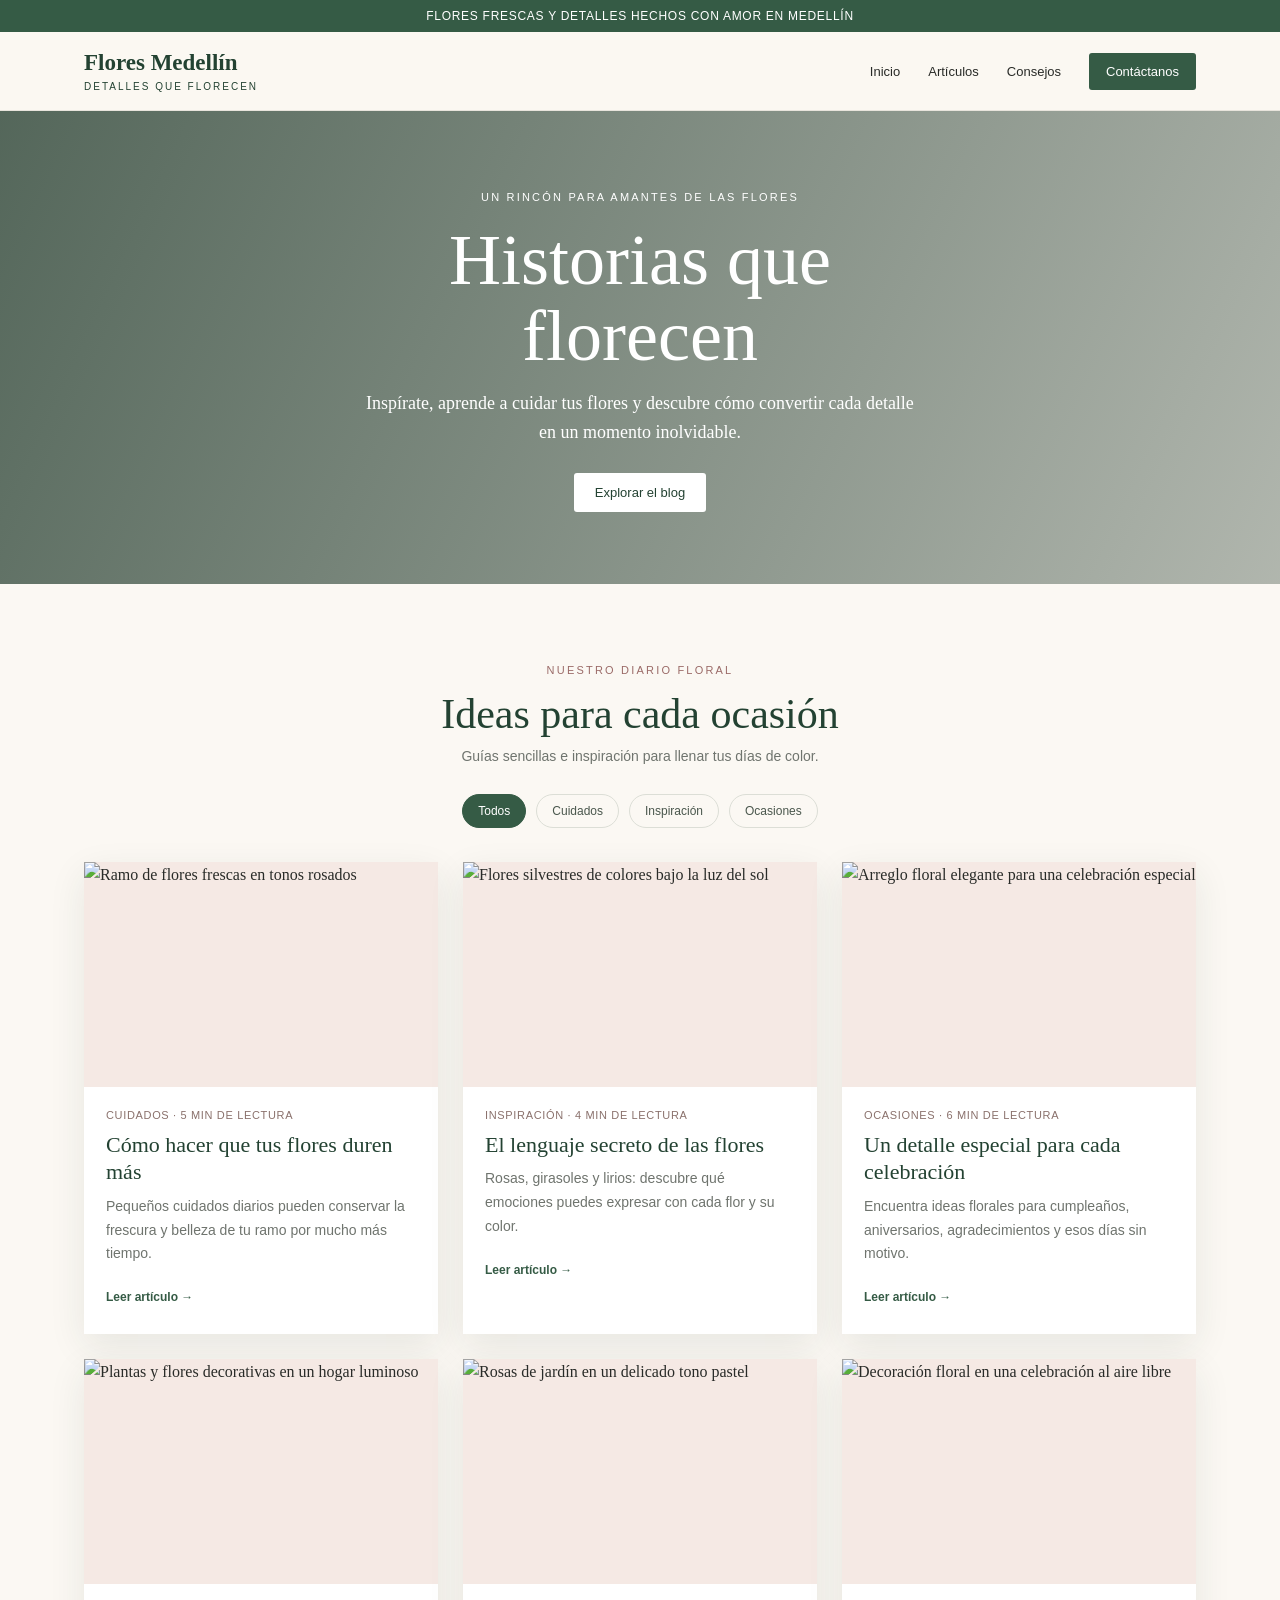
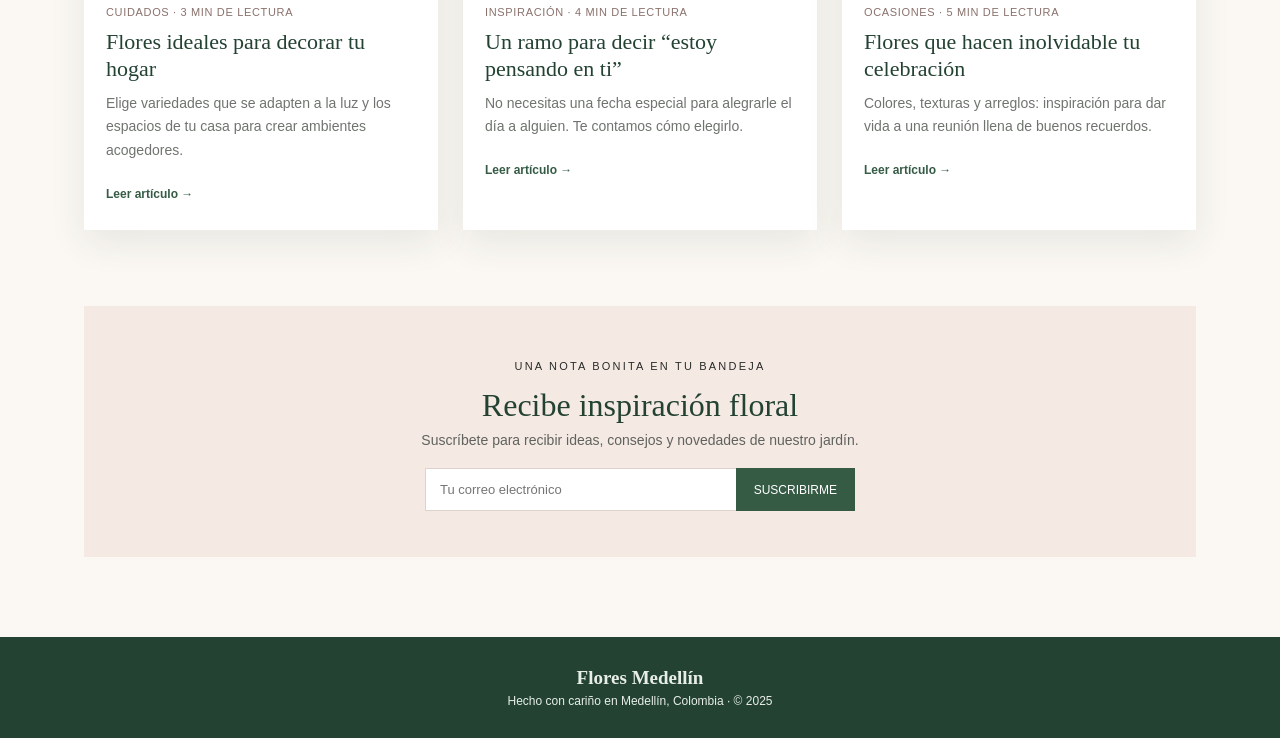
==== blog.html @ a1482401 "Se sube pagina interna blog.html" ====
<!DOCTYPE html>
<html lang="es">
<head>
	<meta charset="UTF-8">
	<meta name="viewport" content="width=device-width, initial-scale=1.0">
	<meta name="description" content="Ideas, consejos y todo lo que necesitas saber sobre flores, arreglos y regalos florales en Medellín.">
	<title>Blog | Flores Medellín</title>
	<style>
		:root {
			--green: #355b45;
			--green-dark: #234232;
			--pink: #f5e9e4;
			--cream: #fbf8f3;
			--ink: #292b28;
			--muted: #6f746e;
			--white: #fff;
			--shadow: 0 12px 35px rgba(38, 57, 43, .09);
		}
		* { box-sizing: border-box; }
		html { scroll-behavior: smooth; }
		body { margin: 0; color: var(--ink); background: var(--cream); font-family: Georgia, 'Times New Roman', serif; line-height: 1.65; }
		a { color: inherit; text-decoration: none; }
		.sans { font-family: Arial, Helvetica, sans-serif; }
		.announcement { padding: 9px 16px; text-align: center; color: var(--white); background: var(--green); font: 12px Arial, sans-serif; letter-spacing: .06em; }
		header { background: rgba(251, 248, 243, .96); border-bottom: 1px solid #e8e4dc; }
		.nav { max-width: 1160px; min-height: 78px; margin: auto; padding: 14px 24px; display: flex; align-items: center; justify-content: space-between; gap: 24px; }
		.brand { color: var(--green-dark); font-size: 23px; font-weight: bold; line-height: 1.1; }
		.brand small { display: block; margin-top: 5px; font: 10px Arial, sans-serif; letter-spacing: .2em; text-transform: uppercase; }
		.nav-links { display: flex; align-items: center; gap: 28px; font: 13px Arial, sans-serif; }
		.nav-links a:hover, .text-link:hover { color: #a45e68; }
		.nav-cta { padding: 11px 17px; color: white; background: var(--green); border-radius: 3px; }
		.hero { position: relative; overflow: hidden; min-height: 410px; display: grid; place-items: center; padding: 72px 24px; text-align: center; background: linear-gradient(115deg, rgba(28, 54, 39, .75), rgba(38, 59, 44, .35)), url('https://images.unsplash.com/photo-1490750967868-88aa4486c946?auto=format&fit=crop&w=2000&q=85') center 53% / cover; color: white; }
		.hero-content { max-width: 730px; }
		.eyebrow { font: 11px Arial, sans-serif; letter-spacing: .2em; text-transform: uppercase; }
		h1 { margin: 14px 0; font-size: clamp(42px, 7vw, 72px); font-weight: normal; line-height: 1.05; }
		.hero p { max-width: 560px; margin: 0 auto 25px; font-size: 18px; }
		.button { display: inline-block; padding: 12px 21px; color: var(--green-dark); background: white; border-radius: 3px; font: 13px Arial, sans-serif; transition: transform .2s, background .2s; }
		.button:hover { transform: translateY(-2px); background: var(--pink); }
		main { max-width: 1160px; margin: auto; padding: 72px 24px 80px; }
		.section-heading { margin-bottom: 30px; text-align: center; }
		.section-heading .eyebrow { color: #9a6a67; }
		h2 { margin: 7px 0 8px; color: var(--green-dark); font-size: clamp(30px, 4vw, 42px); font-weight: normal; line-height: 1.2; }
		.section-heading p { margin: 0; color: var(--muted); font: 14px Arial, sans-serif; }
		.filters { display: flex; justify-content: center; flex-wrap: wrap; gap: 10px; margin: 30px 0 34px; }
		.filter { padding: 9px 15px; border: 1px solid #dcded6; border-radius: 30px; color: #4a574d; background: transparent; font: 12px Arial, sans-serif; cursor: pointer; }
		.filter:hover, .filter.active { border-color: var(--green); color: white; background: var(--green); }
		.posts { display: grid; grid-template-columns: repeat(3, 1fr); gap: 25px; }
		.card { overflow: hidden; background: white; box-shadow: var(--shadow); transition: transform .2s; }
		.card:hover { transform: translateY(-4px); }
		.card[hidden] { display: none; }
		.card-image { display: block; width: 100%; height: 225px; object-fit: cover; background: var(--pink); }
		.card-body { padding: 22px 22px 24px; }
		.meta { color: #8a716c; font: 11px Arial, sans-serif; letter-spacing: .06em; text-transform: uppercase; }
		.card h3 { margin: 10px 0 9px; color: var(--green-dark); font-size: 22px; font-weight: normal; line-height: 1.25; }
		.card p { margin: 0 0 17px; color: var(--muted); font: 14px/1.7 Arial, sans-serif; }
		.text-link { color: var(--green); font: bold 12px Arial, sans-serif; }
		.newsletter { margin-top: 76px; padding: 46px 24px; text-align: center; background: var(--pink); }
		.newsletter h2 { font-size: 32px; }
		.newsletter p { margin: 0 auto 20px; color: #5f625d; font: 14px Arial, sans-serif; }
		.subscribe { display: flex; max-width: 430px; margin: auto; }
		.subscribe input { min-width: 0; flex: 1; padding: 13px 14px; border: 1px solid #ddd2cc; border-right: 0; background: white; font: 13px Arial, sans-serif; }
		.subscribe button { padding: 0 18px; border: 0; color: white; background: var(--green); font: 12px Arial, sans-serif; cursor: pointer; }
		footer { padding: 30px 24px; color: #e7eee8; background: var(--green-dark); text-align: center; font: 12px Arial, sans-serif; }
		footer strong { display: block; margin-bottom: 5px; font: bold 19px Georgia, serif; }
		@media (max-width: 800px) { .posts { grid-template-columns: repeat(2, 1fr); } .nav-links { gap: 15px; } }
		@media (max-width: 580px) { .nav { flex-wrap: wrap; min-height: auto; } .nav-links { width: 100%; justify-content: space-between; gap: 9px; font-size: 12px; } .nav-cta { padding: 8px 10px; } .hero { min-height: 360px; } main { padding: 55px 17px; } .posts { grid-template-columns: 1fr; gap: 18px; } .card-image { height: 220px; } .newsletter { margin-top: 52px; padding: 38px 18px; } }
	</style>
</head>
<body>
	<div class="announcement">FLORES FRESCAS Y DETALLES HECHOS CON AMOR EN MEDELLÍN</div>
	<header>
		<nav class="nav" aria-label="Navegación principal">
			<a class="brand" href="#inicio">Flores Medellín<small>Detalles que florecen</small></a>
			<div class="nav-links sans">
				<a href="#inicio">Inicio</a>
				<a href="#articulos">Artículos</a>
				<a href="#consejos">Consejos</a>
				<a class="nav-cta" href="mailto:hola@floresmedellin.com">Contáctanos</a>
			</div>
		</nav>
	</header>

	<section class="hero" id="inicio">
		<div class="hero-content">
			<span class="eyebrow">Un rincón para amantes de las flores</span>
			<h1>Historias que<br>florecen</h1>
			<p>Inspírate, aprende a cuidar tus flores y descubre cómo convertir cada detalle en un momento inolvidable.</p>
			<a class="button" href="#articulos">Explorar el blog</a>
		</div>
	</section>

	<main id="articulos">
		<div class="section-heading">
			<span class="eyebrow">Nuestro diario floral</span>
			<h2>Ideas para cada ocasión</h2>
			<p>Guías sencillas e inspiración para llenar tus días de color.</p>
		</div>
		<div class="filters sans" role="group" aria-label="Filtrar artículos">
			<button class="filter active" type="button" data-category="todos" aria-pressed="true">Todos</button>
			<button class="filter" type="button" data-category="cuidados" aria-pressed="false">Cuidados</button>
			<button class="filter" type="button" data-category="inspiracion" aria-pressed="false">Inspiración</button>
			<button class="filter" type="button" data-category="ocasiones" aria-pressed="false">Ocasiones</button>
		</div>

		<section class="posts" aria-label="Artículos recientes">
			<article class="card" data-category="cuidados" id="consejos">
				<img class="card-image" src="https://images.unsplash.com/photo-1494972308805-463bc619d34e?auto=format&fit=crop&w=900&q=80" alt="Ramo de flores frescas en tonos rosados" loading="lazy">
				<div class="card-body">
					<div class="meta">Cuidados · 5 min de lectura</div>
					<h3>Cómo hacer que tus flores duren más</h3>
					<p>Pequeños cuidados diarios pueden conservar la frescura y belleza de tu ramo por mucho más tiempo.</p>
					<a class="text-link" href="mailto:hola@floresmedellin.com?subject=Cuidados%20de%20flores">Leer artículo →</a>
				</div>
			</article>
			<article class="card" data-category="inspiracion">
				<img class="card-image" src="https://images.unsplash.com/photo-1490750967868-88aa4486c946?auto=format&fit=crop&w=900&q=80" alt="Flores silvestres de colores bajo la luz del sol" loading="lazy">
				<div class="card-body">
					<div class="meta">Inspiración · 4 min de lectura</div>
					<h3>El lenguaje secreto de las flores</h3>
					<p>Rosas, girasoles y lirios: descubre qué emociones puedes expresar con cada flor y su color.</p>
					<a class="text-link" href="mailto:hola@floresmedellin.com?subject=Lenguaje%20de%20las%20flores">Leer artículo →</a>
				</div>
			</article>
			<article class="card" data-category="ocasiones">
				<img class="card-image" src="https://images.unsplash.com/photo-1523438885200-e635ba2c371e?auto=format&fit=crop&w=900&q=80" alt="Arreglo floral elegante para una celebración especial" loading="lazy">
				<div class="card-body">
					<div class="meta">Ocasiones · 6 min de lectura</div>
					<h3>Un detalle especial para cada celebración</h3>
					<p>Encuentra ideas florales para cumpleaños, aniversarios, agradecimientos y esos días sin motivo.</p>
					<a class="text-link" href="mailto:hola@floresmedellin.com?subject=Flores%20para%20celebraciones">Leer artículo →</a>
				</div>
			</article>
			<article class="card" data-category="cuidados">
				<img class="card-image" src="https://images.unsplash.com/photo-1457089328109-e5d9bd499191?auto=format&fit=crop&w=900&q=80" alt="Plantas y flores decorativas en un hogar luminoso" loading="lazy">
				<div class="card-body">
					<div class="meta">Cuidados · 3 min de lectura</div>
					<h3>Flores ideales para decorar tu hogar</h3>
					<p>Elige variedades que se adapten a la luz y los espacios de tu casa para crear ambientes acogedores.</p>
					<a class="text-link" href="mailto:hola@floresmedellin.com?subject=Flores%20para%20el%20hogar">Leer artículo →</a>
				</div>
			</article>
			<article class="card" data-category="inspiracion">
				<img class="card-image" src="https://images.unsplash.com/photo-1525310072745-f49212b5ac6d?auto=format&fit=crop&w=900&q=80" alt="Rosas de jardín en un delicado tono pastel" loading="lazy">
				<div class="card-body">
					<div class="meta">Inspiración · 4 min de lectura</div>
					<h3>Un ramo para decir “estoy pensando en ti”</h3>
					<p>No necesitas una fecha especial para alegrarle el día a alguien. Te contamos cómo elegirlo.</p>
					<a class="text-link" href="mailto:hola@floresmedellin.com?subject=Un%20ramo%20especial">Leer artículo →</a>
				</div>
			</article>
			<article class="card" data-category="ocasiones">
				<img class="card-image" src="https://images.unsplash.com/photo-1519225421980-715cb0215aed?auto=format&fit=crop&w=900&q=80" alt="Decoración floral en una celebración al aire libre" loading="lazy">
				<div class="card-body">
					<div class="meta">Ocasiones · 5 min de lectura</div>
					<h3>Flores que hacen inolvidable tu celebración</h3>
					<p>Colores, texturas y arreglos: inspiración para dar vida a una reunión llena de buenos recuerdos.</p>
					<a class="text-link" href="mailto:hola@floresmedellin.com?subject=Decoraci%C3%B3n%20floral">Leer artículo →</a>
				</div>
			</article>
		</section>

		<section class="newsletter" aria-labelledby="newsletter-title">
			<span class="eyebrow">Una nota bonita en tu bandeja</span>
			<h2 id="newsletter-title">Recibe inspiración floral</h2>
			<p>Suscríbete para recibir ideas, consejos y novedades de nuestro jardín.</p>
			<form class="subscribe" action="mailto:hola@floresmedellin.com" method="post" enctype="text/plain">
				<label for="email" class="sans" style="position:absolute;left:-10000px">Tu correo electrónico</label>
				<input id="email" name="correo" type="email" placeholder="Tu correo electrónico" required>
				<button type="submit">SUSCRIBIRME</button>
			</form>
		</section>
	</main>
	<footer>
		<strong>Flores Medellín</strong>
		<span>Hecho con cariño en Medellín, Colombia · © 2025</span>
	</footer>
	<script>
		const filterButtons = document.querySelectorAll('.filter');
		const cards = document.querySelectorAll('.card');
		filterButtons.forEach((button) => {
			button.addEventListener('click', () => {
				const category = button.dataset.category;
				filterButtons.forEach((item) => {
					const selected = item === button;
					item.classList.toggle('active', selected);
					item.setAttribute('aria-pressed', String(selected));
				});
				cards.forEach((card) => {
					card.hidden = category !== 'todos' && card.dataset.category !== category;
				});
			});
		});
	</script>
</body>
</html>
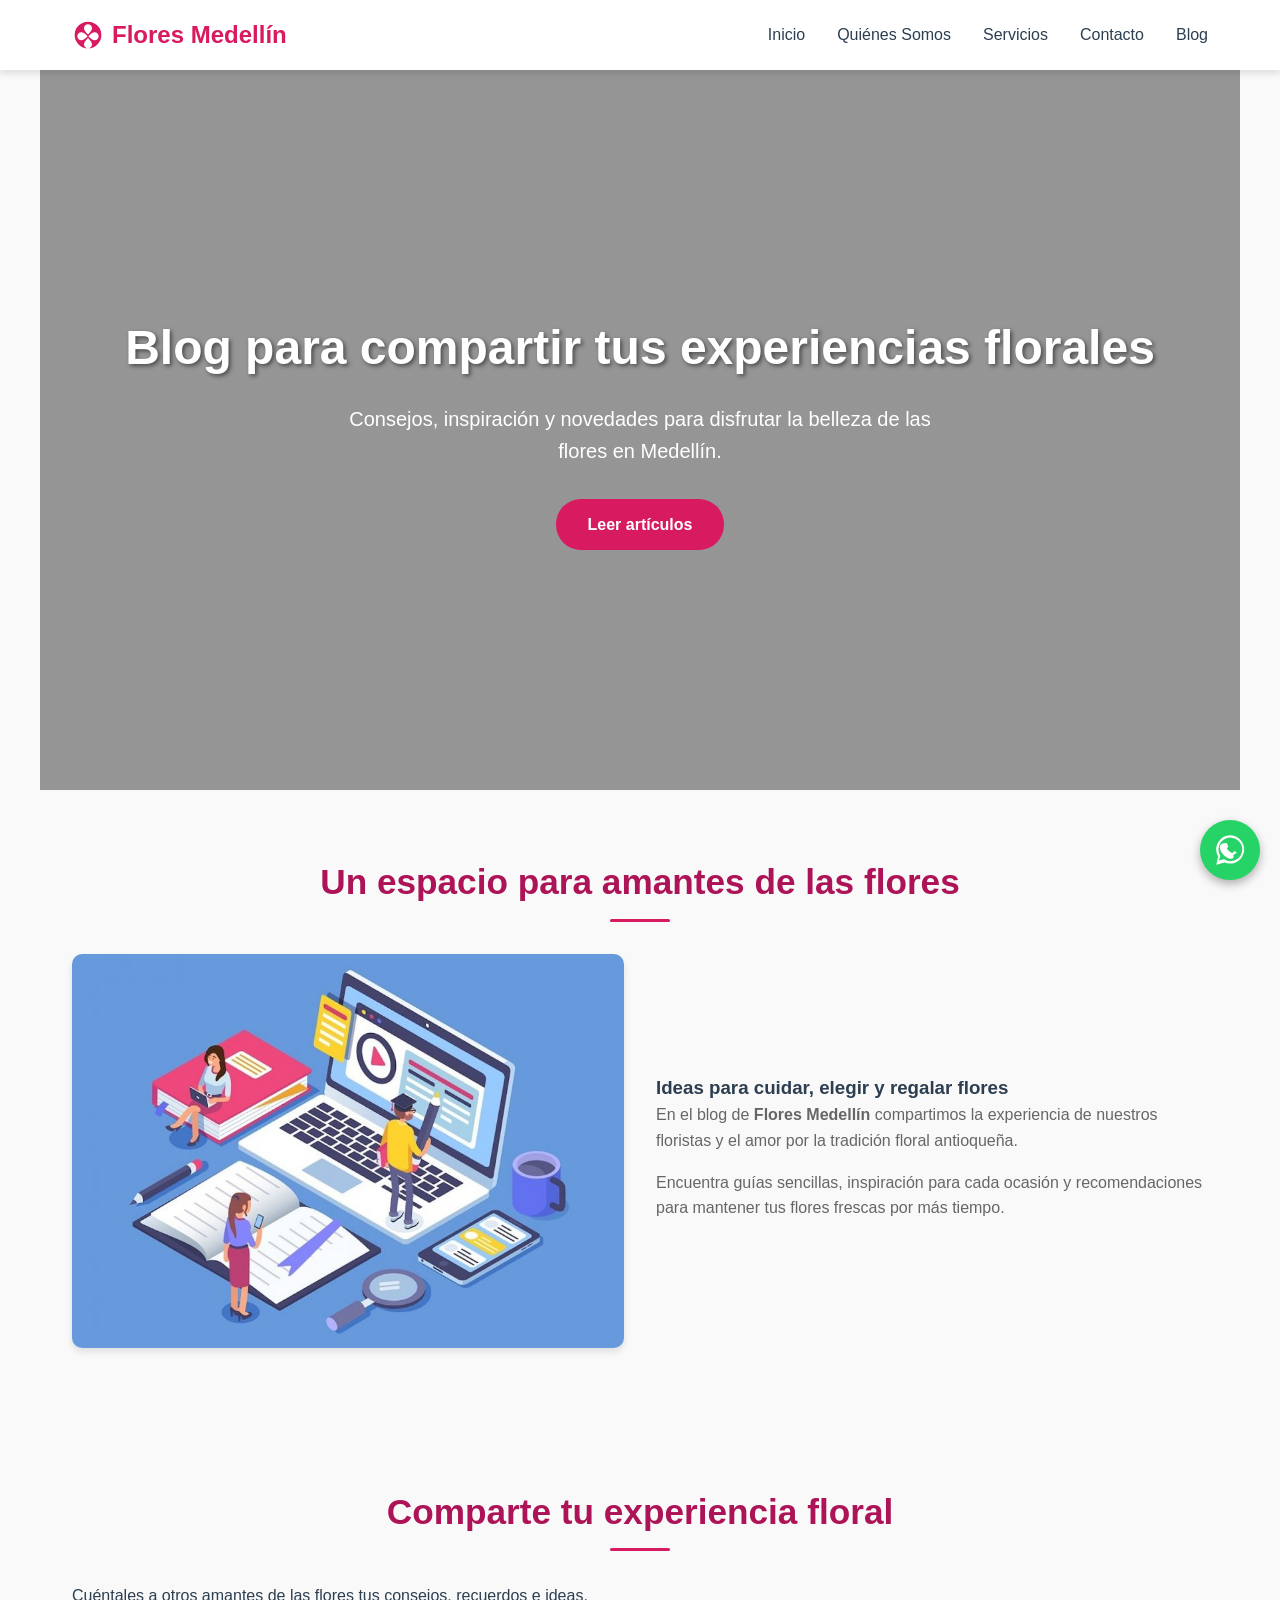
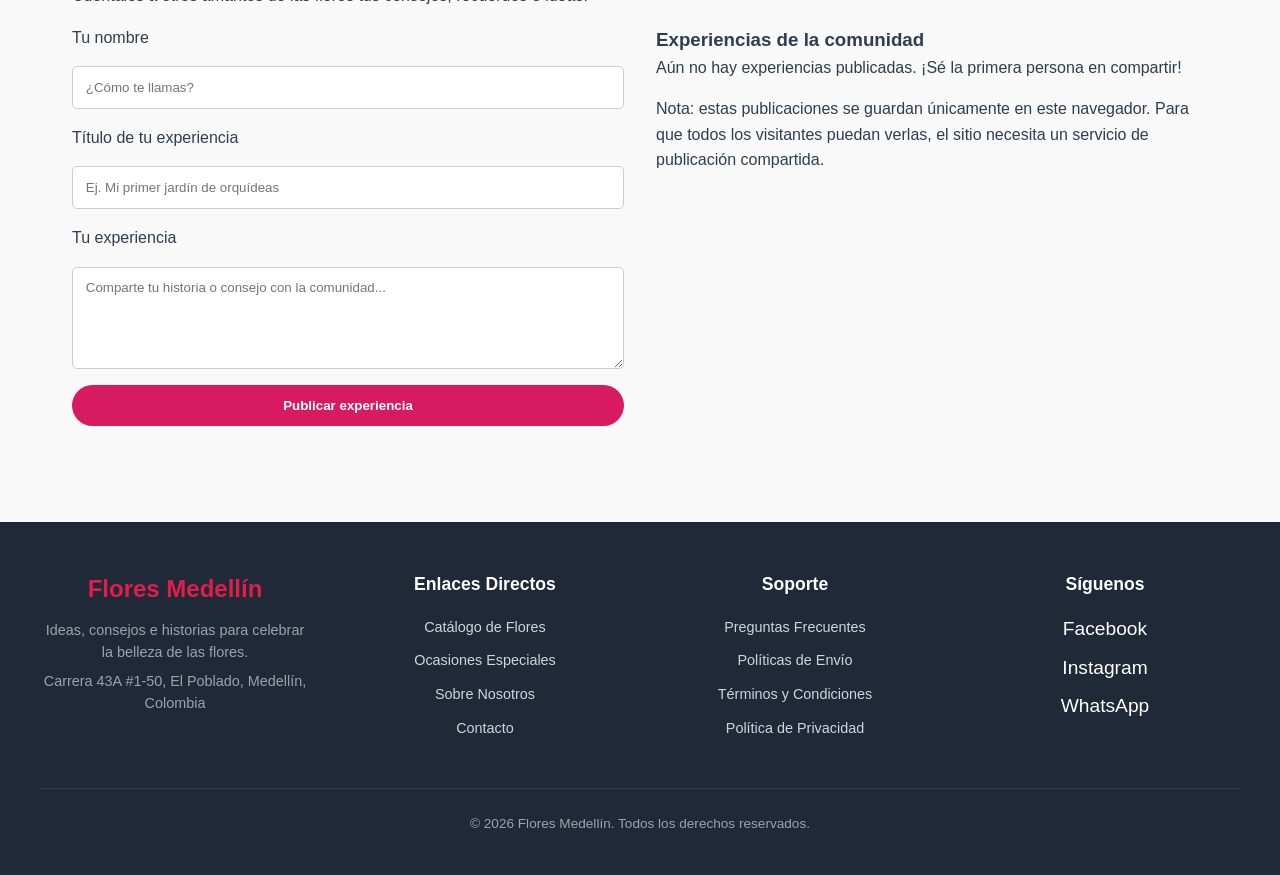
==== commit dae9d4ee: "Se actualiza página de blog, index,servicios" ====
--- a/blog.html
+++ b/blog.html
@@ -1,195 +1,212 @@
 <!DOCTYPE html>
 <html lang="es">
+
 <head>
-	<meta charset="UTF-8">
-	<meta name="viewport" content="width=device-width, initial-scale=1.0">
-	<meta name="description" content="Ideas, consejos y todo lo que necesitas saber sobre flores, arreglos y regalos florales en Medellín.">
-	<title>Blog | Flores Medellín</title>
-	<style>
-		:root {
-			--green: #355b45;
-			--green-dark: #234232;
-			--pink: #f5e9e4;
-			--cream: #fbf8f3;
-			--ink: #292b28;
-			--muted: #6f746e;
-			--white: #fff;
-			--shadow: 0 12px 35px rgba(38, 57, 43, .09);
-		}
-		* { box-sizing: border-box; }
-		html { scroll-behavior: smooth; }
-		body { margin: 0; color: var(--ink); background: var(--cream); font-family: Georgia, 'Times New Roman', serif; line-height: 1.65; }
-		a { color: inherit; text-decoration: none; }
-		.sans { font-family: Arial, Helvetica, sans-serif; }
-		.announcement { padding: 9px 16px; text-align: center; color: var(--white); background: var(--green); font: 12px Arial, sans-serif; letter-spacing: .06em; }
-		header { background: rgba(251, 248, 243, .96); border-bottom: 1px solid #e8e4dc; }
-		.nav { max-width: 1160px; min-height: 78px; margin: auto; padding: 14px 24px; display: flex; align-items: center; justify-content: space-between; gap: 24px; }
-		.brand { color: var(--green-dark); font-size: 23px; font-weight: bold; line-height: 1.1; }
-		.brand small { display: block; margin-top: 5px; font: 10px Arial, sans-serif; letter-spacing: .2em; text-transform: uppercase; }
-		.nav-links { display: flex; align-items: center; gap: 28px; font: 13px Arial, sans-serif; }
-		.nav-links a:hover, .text-link:hover { color: #a45e68; }
-		.nav-cta { padding: 11px 17px; color: white; background: var(--green); border-radius: 3px; }
-		.hero { position: relative; overflow: hidden; min-height: 410px; display: grid; place-items: center; padding: 72px 24px; text-align: center; background: linear-gradient(115deg, rgba(28, 54, 39, .75), rgba(38, 59, 44, .35)), url('https://images.unsplash.com/photo-1490750967868-88aa4486c946?auto=format&fit=crop&w=2000&q=85') center 53% / cover; color: white; }
-		.hero-content { max-width: 730px; }
-		.eyebrow { font: 11px Arial, sans-serif; letter-spacing: .2em; text-transform: uppercase; }
-		h1 { margin: 14px 0; font-size: clamp(42px, 7vw, 72px); font-weight: normal; line-height: 1.05; }
-		.hero p { max-width: 560px; margin: 0 auto 25px; font-size: 18px; }
-		.button { display: inline-block; padding: 12px 21px; color: var(--green-dark); background: white; border-radius: 3px; font: 13px Arial, sans-serif; transition: transform .2s, background .2s; }
-		.button:hover { transform: translateY(-2px); background: var(--pink); }
-		main { max-width: 1160px; margin: auto; padding: 72px 24px 80px; }
-		.section-heading { margin-bottom: 30px; text-align: center; }
-		.section-heading .eyebrow { color: #9a6a67; }
-		h2 { margin: 7px 0 8px; color: var(--green-dark); font-size: clamp(30px, 4vw, 42px); font-weight: normal; line-height: 1.2; }
-		.section-heading p { margin: 0; color: var(--muted); font: 14px Arial, sans-serif; }
-		.filters { display: flex; justify-content: center; flex-wrap: wrap; gap: 10px; margin: 30px 0 34px; }
-		.filter { padding: 9px 15px; border: 1px solid #dcded6; border-radius: 30px; color: #4a574d; background: transparent; font: 12px Arial, sans-serif; cursor: pointer; }
-		.filter:hover, .filter.active { border-color: var(--green); color: white; background: var(--green); }
-		.posts { display: grid; grid-template-columns: repeat(3, 1fr); gap: 25px; }
-		.card { overflow: hidden; background: white; box-shadow: var(--shadow); transition: transform .2s; }
-		.card:hover { transform: translateY(-4px); }
-		.card[hidden] { display: none; }
-		.card-image { display: block; width: 100%; height: 225px; object-fit: cover; background: var(--pink); }
-		.card-body { padding: 22px 22px 24px; }
-		.meta { color: #8a716c; font: 11px Arial, sans-serif; letter-spacing: .06em; text-transform: uppercase; }
-		.card h3 { margin: 10px 0 9px; color: var(--green-dark); font-size: 22px; font-weight: normal; line-height: 1.25; }
-		.card p { margin: 0 0 17px; color: var(--muted); font: 14px/1.7 Arial, sans-serif; }
-		.text-link { color: var(--green); font: bold 12px Arial, sans-serif; }
-		.newsletter { margin-top: 76px; padding: 46px 24px; text-align: center; background: var(--pink); }
-		.newsletter h2 { font-size: 32px; }
-		.newsletter p { margin: 0 auto 20px; color: #5f625d; font: 14px Arial, sans-serif; }
-		.subscribe { display: flex; max-width: 430px; margin: auto; }
-		.subscribe input { min-width: 0; flex: 1; padding: 13px 14px; border: 1px solid #ddd2cc; border-right: 0; background: white; font: 13px Arial, sans-serif; }
-		.subscribe button { padding: 0 18px; border: 0; color: white; background: var(--green); font: 12px Arial, sans-serif; cursor: pointer; }
-		footer { padding: 30px 24px; color: #e7eee8; background: var(--green-dark); text-align: center; font: 12px Arial, sans-serif; }
-		footer strong { display: block; margin-bottom: 5px; font: bold 19px Georgia, serif; }
-		@media (max-width: 800px) { .posts { grid-template-columns: repeat(2, 1fr); } .nav-links { gap: 15px; } }
-		@media (max-width: 580px) { .nav { flex-wrap: wrap; min-height: auto; } .nav-links { width: 100%; justify-content: space-between; gap: 9px; font-size: 12px; } .nav-cta { padding: 8px 10px; } .hero { min-height: 360px; } main { padding: 55px 17px; } .posts { grid-template-columns: 1fr; gap: 18px; } .card-image { height: 220px; } .newsletter { margin-top: 52px; padding: 38px 18px; } }
-	</style>
+    <meta charset="UTF-8">
+    <meta name="viewport" content="width=device-width, initial-scale=1.0">
+    <title>Blog Floral | Flores Medellín</title>
+    <meta name="description" content="Consejos, inspiración e historias sobre flores y diseño floral en Medellín.">
+    <link rel="stylesheet" href="/style.css">
 </head>
+
 <body>
-	<div class="announcement">FLORES FRESCAS Y DETALLES HECHOS CON AMOR EN MEDELLÍN</div>
-	<header>
-		<nav class="nav" aria-label="Navegación principal">
-			<a class="brand" href="#inicio">Flores Medellín<small>Detalles que florecen</small></a>
-			<div class="nav-links sans">
-				<a href="#inicio">Inicio</a>
-				<a href="#articulos">Artículos</a>
-				<a href="#consejos">Consejos</a>
-				<a class="nav-cta" href="mailto:hola@floresmedellin.com">Contáctanos</a>
-			</div>
-		</nav>
-	</header>
-
-	<section class="hero" id="inicio">
-		<div class="hero-content">
-			<span class="eyebrow">Un rincón para amantes de las flores</span>
-			<h1>Historias que<br>florecen</h1>
-			<p>Inspírate, aprende a cuidar tus flores y descubre cómo convertir cada detalle en un momento inolvidable.</p>
-			<a class="button" href="#articulos">Explorar el blog</a>
-		</div>
-	</section>
-
-	<main id="articulos">
-		<div class="section-heading">
-			<span class="eyebrow">Nuestro diario floral</span>
-			<h2>Ideas para cada ocasión</h2>
-			<p>Guías sencillas e inspiración para llenar tus días de color.</p>
-		</div>
-		<div class="filters sans" role="group" aria-label="Filtrar artículos">
-			<button class="filter active" type="button" data-category="todos" aria-pressed="true">Todos</button>
-			<button class="filter" type="button" data-category="cuidados" aria-pressed="false">Cuidados</button>
-			<button class="filter" type="button" data-category="inspiracion" aria-pressed="false">Inspiración</button>
-			<button class="filter" type="button" data-category="ocasiones" aria-pressed="false">Ocasiones</button>
-		</div>
-
-		<section class="posts" aria-label="Artículos recientes">
-			<article class="card" data-category="cuidados" id="consejos">
-				<img class="card-image" src="https://images.unsplash.com/photo-1494972308805-463bc619d34e?auto=format&fit=crop&w=900&q=80" alt="Ramo de flores frescas en tonos rosados" loading="lazy">
-				<div class="card-body">
-					<div class="meta">Cuidados · 5 min de lectura</div>
-					<h3>Cómo hacer que tus flores duren más</h3>
-					<p>Pequeños cuidados diarios pueden conservar la frescura y belleza de tu ramo por mucho más tiempo.</p>
-					<a class="text-link" href="mailto:hola@floresmedellin.com?subject=Cuidados%20de%20flores">Leer artículo →</a>
-				</div>
-			</article>
-			<article class="card" data-category="inspiracion">
-				<img class="card-image" src="https://images.unsplash.com/photo-1490750967868-88aa4486c946?auto=format&fit=crop&w=900&q=80" alt="Flores silvestres de colores bajo la luz del sol" loading="lazy">
-				<div class="card-body">
-					<div class="meta">Inspiración · 4 min de lectura</div>
-					<h3>El lenguaje secreto de las flores</h3>
-					<p>Rosas, girasoles y lirios: descubre qué emociones puedes expresar con cada flor y su color.</p>
-					<a class="text-link" href="mailto:hola@floresmedellin.com?subject=Lenguaje%20de%20las%20flores">Leer artículo →</a>
-				</div>
-			</article>
-			<article class="card" data-category="ocasiones">
-				<img class="card-image" src="https://images.unsplash.com/photo-1523438885200-e635ba2c371e?auto=format&fit=crop&w=900&q=80" alt="Arreglo floral elegante para una celebración especial" loading="lazy">
-				<div class="card-body">
-					<div class="meta">Ocasiones · 6 min de lectura</div>
-					<h3>Un detalle especial para cada celebración</h3>
-					<p>Encuentra ideas florales para cumpleaños, aniversarios, agradecimientos y esos días sin motivo.</p>
-					<a class="text-link" href="mailto:hola@floresmedellin.com?subject=Flores%20para%20celebraciones">Leer artículo →</a>
-				</div>
-			</article>
-			<article class="card" data-category="cuidados">
-				<img class="card-image" src="https://images.unsplash.com/photo-1457089328109-e5d9bd499191?auto=format&fit=crop&w=900&q=80" alt="Plantas y flores decorativas en un hogar luminoso" loading="lazy">
-				<div class="card-body">
-					<div class="meta">Cuidados · 3 min de lectura</div>
-					<h3>Flores ideales para decorar tu hogar</h3>
-					<p>Elige variedades que se adapten a la luz y los espacios de tu casa para crear ambientes acogedores.</p>
-					<a class="text-link" href="mailto:hola@floresmedellin.com?subject=Flores%20para%20el%20hogar">Leer artículo →</a>
-				</div>
-			</article>
-			<article class="card" data-category="inspiracion">
-				<img class="card-image" src="https://images.unsplash.com/photo-1525310072745-f49212b5ac6d?auto=format&fit=crop&w=900&q=80" alt="Rosas de jardín en un delicado tono pastel" loading="lazy">
-				<div class="card-body">
-					<div class="meta">Inspiración · 4 min de lectura</div>
-					<h3>Un ramo para decir “estoy pensando en ti”</h3>
-					<p>No necesitas una fecha especial para alegrarle el día a alguien. Te contamos cómo elegirlo.</p>
-					<a class="text-link" href="mailto:hola@floresmedellin.com?subject=Un%20ramo%20especial">Leer artículo →</a>
-				</div>
-			</article>
-			<article class="card" data-category="ocasiones">
-				<img class="card-image" src="https://images.unsplash.com/photo-1519225421980-715cb0215aed?auto=format&fit=crop&w=900&q=80" alt="Decoración floral en una celebración al aire libre" loading="lazy">
-				<div class="card-body">
-					<div class="meta">Ocasiones · 5 min de lectura</div>
-					<h3>Flores que hacen inolvidable tu celebración</h3>
-					<p>Colores, texturas y arreglos: inspiración para dar vida a una reunión llena de buenos recuerdos.</p>
-					<a class="text-link" href="mailto:hola@floresmedellin.com?subject=Decoraci%C3%B3n%20floral">Leer artículo →</a>
-				</div>
-			</article>
-		</section>
-
-		<section class="newsletter" aria-labelledby="newsletter-title">
-			<span class="eyebrow">Una nota bonita en tu bandeja</span>
-			<h2 id="newsletter-title">Recibe inspiración floral</h2>
-			<p>Suscríbete para recibir ideas, consejos y novedades de nuestro jardín.</p>
-			<form class="subscribe" action="mailto:hola@floresmedellin.com" method="post" enctype="text/plain">
-				<label for="email" class="sans" style="position:absolute;left:-10000px">Tu correo electrónico</label>
-				<input id="email" name="correo" type="email" placeholder="Tu correo electrónico" required>
-				<button type="submit">SUSCRIBIRME</button>
-			</form>
-		</section>
-	</main>
-	<footer>
-		<strong>Flores Medellín</strong>
-		<span>Hecho con cariño en Medellín, Colombia · © 2025</span>
-	</footer>
-	<script>
-		const filterButtons = document.querySelectorAll('.filter');
-		const cards = document.querySelectorAll('.card');
-		filterButtons.forEach((button) => {
-			button.addEventListener('click', () => {
-				const category = button.dataset.category;
-				filterButtons.forEach((item) => {
-					const selected = item === button;
-					item.classList.toggle('active', selected);
-					item.setAttribute('aria-pressed', String(selected));
-				});
-				cards.forEach((card) => {
-					card.hidden = category !== 'todos' && card.dataset.category !== category;
-				});
-			});
-		});
-	</script>
+    <header>
+        <nav class="navbar">
+            <a href="#inicio" class="logo">
+                <svg viewBox="0 0 24 24">
+                    <path
+                        d="M12,2A10,10 0 0,0 2,12A10,10 0 0,0 12,22A10,10 0 0,0 22,12A10,10 0 0,0 12,2M12,4C13.5,4 15,5.2 15,7C15,8.5 13.8,9.8 12.5,11.2L12,11.7L11.5,11.2C10.2,9.8 9,8.5 9,7C9,5.2 10.5,4 12,4M7,10C8.5,10 9.8,11.2 11.2,12.5L11.7,13L11.2,13.5C9.8,14.8 8.5,16 7,16C5.2,16 4,14.5 4,13C4,11.5 5.2,10 7,10M17,10C18.8,10 20,11.5 20,13C20,14.5 18.8,16 17,16C15.5,16 14.2,14.8 12.8,13.5L12.3,13L12.8,12.5C14.2,11.2 15.5,10 17,10M12,14.3L12.5,14.8C13.8,16.2 15,17.5 15,19C15,20.8 13.5,22 12,22C10.5,22 9,20.8 9,19C9,17.5 10.2,16.2 11.5,14.8L12,14.3Z" />
+                </svg>
+                Flores Medellín
+            </a>
+            <ul class="nav-links">
+                <li><a href="index.html">Inicio</a></li>
+                <li><a href="quienessomos.html">Quiénes Somos</a></li>
+                <li><a href="servicios.html">Servicios</a></li>
+                <li><a href="contacto.html">Contacto</a></li>
+                    <li><a href="blog.html" aria-current="page">Blog</a></li>
+            </ul>
+        </nav>
+    </header>
+    
+    <section id="inicio">
+        <h1>Blog para compartir tus experiencias florales</h1>
+        <p>Consejos, inspiración y novedades para disfrutar la belleza de las flores en Medellín.</p>
+        <a href="#blog" class="btn">Leer artículos</a>
+    </section>
+    <section id="quienes-somos">
+        <h2 class="section-title">Un espacio para amantes de las flores</h2>
+        <div class="about-container">
+            <div class="about-img">
+                <img src="/images/buenas_practicas1.jpg" alt="Floristería en Medellín">
+            </div>
+            <div class="about-text">
+                <h3>Ideas para cuidar, elegir y regalar flores</h3>
+                <p>En el blog de <strong>Flores Medellín</strong> compartimos la experiencia de nuestros floristas y el
+                    amor por la tradición floral antioqueña.</p>
+                <p>Encuentra guías sencillas, inspiración para cada ocasión y recomendaciones para mantener tus flores
+                    frescas por más tiempo.</p>
+            </div>
+        </div>
+    </section>
+    <!-- Sección de experiencias -->
+    <section id="contacto">
+        <h2 class="section-title">Comparte tu experiencia floral</h2>
+        <p>Cuéntales a otros amantes de las flores tus consejos, recuerdos e ideas.</p>
+        <div class="contact-container">
+            <form class="contact-form" id="experienceForm">
+                <label for="experienceName">Tu nombre</label>
+                <input id="experienceName" name="name" type="text" placeholder="¿Cómo te llamas?" maxlength="60" required>
+                <label for="experienceTitle">Título de tu experiencia</label>
+                <input id="experienceTitle" name="title" type="text" placeholder="Ej. Mi primer jardín de orquídeas" maxlength="100" required>
+                <label for="experienceStory">Tu experiencia</label>
+                <textarea id="experienceStory" name="story" rows="5" maxlength="1000" placeholder="Comparte tu historia o consejo con la comunidad..." required></textarea>
+                <button type="submit" class="btn">Publicar experiencia</button>
+                <p id="experienceStatus" role="status" aria-live="polite"></p>
+            </form>
+            <div>
+                <h3>Experiencias de la comunidad</h3>
+                <div id="experienceList" class="product-grid" aria-live="polite"></div>
+                <p>Nota: estas publicaciones se guardan únicamente en este navegador. Para que todos los visitantes puedan verlas, el sitio necesita un servicio de publicación compartida.</p>
+            </div>
+        </div>
+    </section>
+    <script>
+        (() => {
+            const storageKey = 'floresMedellinExperiences';
+            const form = document.getElementById('experienceForm');
+            const list = document.getElementById('experienceList');
+            const status = document.getElementById('experienceStatus');
+
+            const getExperiences = () => {
+                try {
+                    const saved = JSON.parse(localStorage.getItem(storageKey) || '[]');
+                    return Array.isArray(saved) ? saved : [];
+                } catch {
+                    return [];
+                }
+            };
+
+            const renderExperiences = () => {
+                const experiences = getExperiences();
+                list.replaceChildren();
+                if (experiences.length === 0) {
+                    const emptyMessage = document.createElement('p');
+                    emptyMessage.textContent = 'Aún no hay experiencias publicadas. ¡Sé la primera persona en compartir!';
+                    list.appendChild(emptyMessage);
+                    return;
+                }
+
+                experiences.forEach((experience) => {
+                    const card = document.createElement('article');
+                    card.className = 'card';
+                    const body = document.createElement('div');
+                    body.className = 'card-body';
+                    const title = document.createElement('h4');
+                    title.textContent = experience.title;
+                    const story = document.createElement('p');
+                    story.textContent = experience.story;
+                    const author = document.createElement('p');
+                    author.className = 'card-price';
+                    author.textContent = `Compartido por ${experience.name}`;
+                    body.append(title, story, author);
+                    card.appendChild(body);
+                    list.appendChild(card);
+                });
+            };
+
+            form.addEventListener('submit', (event) => {
+                event.preventDefault();
+                const data = new FormData(form);
+                const experience = {
+                    name: data.get('name').trim(),
+                    title: data.get('title').trim(),
+                    story: data.get('story').trim()
+                };
+
+                if (!experience.name || !experience.title || !experience.story) return;
+                const experiences = getExperiences();
+                experiences.unshift(experience);
+                try {
+                    localStorage.setItem(storageKey, JSON.stringify(experiences));
+                    form.reset();
+                    status.textContent = '¡Tu experiencia se publicó en este navegador!';
+                    renderExperiences();
+                } catch {
+                    status.textContent = 'No se pudo guardar la publicación en este navegador.';
+                }
+            });
+
+            renderExperiences();
+        })();
+    </script>
+    <!-- Boton Flotante de Whatsapp -->
+    <div class="whatsapp-container">
+        <div class="whatsapp-tooltip" id="waTooltip">
+            ¡Hola! 👋 ¿Necesitas ayuda con tu pedido?
+            <span class="tooltip-close" onclick="closeTooltip(event)">&times;</span>
+        </div>
+        <a href="#" id="waBtn" class="whatsapp-btn" target="_blank" aria-label="Chat en WhatsApp">
+            <svg viewBox="0 0 32 32" class="whatsapp-icon">
+                <path
+                    d="M16 2a13 13 0 0 0-11.27 19.52L3 29l7.7-1.93A13 13 0 1 0 16 2zm0 23.83a10.8 10.8 0 0 1-5.52-1.51l-.4-.24-4.58 1.15 1.22-4.47-.26-.41A10.82 10.82 0 1 1 16 25.83zm5.93-8.11c-.32-.16-1.92-.95-2.22-1.06s-.51-.16-.73.16-.84 1.06-1.03 1.28-.38.24-.7.08a8.84 8.84 0 0 1-2.61-1.61 9.77 9.77 0 0 1-1.81-2.25c-.19-.32 0-.49.15-.65s.32-.38.48-.57a2.22 2.22 0 0 0 .32-.53.59.59 0 0 0 0-.56c-.08-.16-.73-1.76-1-2.41s-.54-.54-.74-.55h-.63a1.21 1.21 0 0 0-.88.41A3.68 3.68 0 0 0 6.5 14.5a6.41 6.41 0 0 0 1.34 3.4 14.7 14.7 0 0 0 5.62 4.96c2.32 1 2.79.8 3.3.75a2.81 2.81 0 0 0 1.86-1.31 2.29 2.29 0 0 0 .16-1.31c-.07-.11-.23-.19-.55-.35z" />
+            </svg>
+        </a>
+    </div>
+    <div></div>
+    <footer class="site-footer">
+        <div class="footer-container">
+            <!-- Columna 1: Marca y Sobre Nosotros -->
+            <div class="footer-brand">
+                <h3 class="footer-logo">Flores Medellín</h3>
+                <p class="footer-tagline">Ideas, consejos e historias para celebrar la belleza de las flores.</p>
+                <p class="footer-address">
+                    <i class="icon-location"></i> Carrera 43A #1-50, El Poblado, Medellín, Colombia
+                </p>
+            </div>
+
+            <!-- Columna 2: Enlaces Rápidos -->
+            <div class="footer-nav">
+                <h4 class="footer-title">Enlaces Directos</h4>
+                <ul>
+                    <li><a href="/catálogo">Catálogo de Flores</a></li>
+                    <li><a href="/ocasiones">Ocasiones Especiales</a></li>
+                    <li><a href="/nosotros">Sobre Nosotros</a></li>
+                    <li><a href="/contacto">Contacto</a></li>
+                </ul>
+            </div>
+
+            <!-- Columna 3: Atención al Cliente -->
+            <div class="footer-nav">
+                <h4 class="footer-title">Soporte</h4>
+                <ul>
+                    <li><a href="/preguntas-frecuentes">Preguntas Frecuentes</a></li>
+                    <li><a href="/envios">Políticas de Envío</a></li>
+                    <li><a href="/terminos">Términos y Condiciones</a></li>
+                    <li><a href="/privacidad">Política de Privacidad</a></li>
+                </ul>
+            </div>
+
+            <!-- Columna 4: Redes Sociales -->
+            <div class="footer-social-col">
+                <h4 class="footer-title">Síguenos</h4>
+                <div class="social-links">
+                    <a href="https://facebook.com" target="_blank" rel="noopener noreferrer" aria-label="Facebook"
+                        class="social-icon">Facebook</a>
+                    <a href="https://instagram.com" target="_blank" rel="noopener noreferrer" aria-label="Instagram"
+                        class="social-icon">Instagram</a>
+                    <a href="https://wa.me/" target="_blank" rel="noopener noreferrer" aria-label="WhatsApp"
+                        class="social-icon">WhatsApp</a>
+                </div>
+            </div>
+        </div>
+
+        <!-- Línea Inferior: Derechos de Autor -->
+        <div class="footer-bottom">
+            <p>&copy; 2026 Flores Medellín. Todos los derechos reservados.</p>
+        </div>
+    </footer>
+    <script src="/script.js"></script>
 </body>
-</html>
+
+</html>
--- a/style.css
+++ b/style.css
@@ -0,0 +1,453 @@
+
+        /* --- VARIABLES & RESET --- */
+        :root {
+            --primary: #d81b60;
+            --primary-dark: #ad1457;
+            --accent: #e8f5e9;
+            --text-dark: #2c3e50;
+            --text-light: #666;
+            --bg-light: #f9f9f9;
+            --white: #ffffff;
+            --shadow: 0 4px 6px rgba(0, 0, 0, 0.1);
+            --transition: all 0.3s ease;
+        }
+        * {
+            margin: 0;
+            padding: 0;
+            box-sizing: border-box;
+            font-family: 'Segoe UI', Tahoma, Geneva, Verdana, sans-serif;
+        }
+        html {
+            scroll-behavior: smooth;
+        }
+        body {
+            color: var(--text-dark);
+            background-color: var(--bg-light);
+            line-height: 1.6;
+            font-size: 16px;
+            font-family: 'Segoe UI', Tahoma, Geneva, Verdana, sans-serif;
+        }
+        /* --- HEADER & NAVBAR --- */
+        header {
+            background-color: var(--white);
+            box-shadow: var(--shadow);
+            position: sticky;
+            top: 0;
+            z-index: 1000;
+        }
+        .navbar {
+            display: flex;
+            justify-content: space-between;
+            align-items: center;
+            max-width: 1200px;
+            margin: 0 auto;
+            padding: 1rem 2rem;
+        }
+        p
+    {
+                margin-bottom: 1rem;
+            }
+        .logo {
+            display: flex;
+            align-items: center;
+            gap: 0.5rem;
+            text-decoration: none;
+            font-size: 1.5rem;
+            font-weight: bold;
+            color: var(--primary);
+        }
+        .logo svg {
+            width: 32px;
+            height: 32px;
+            fill: var(--primary);
+        }
+        .nav-links {
+            display: flex;
+            list-style: none;
+            gap: 2rem;
+        }
+        .nav-links a {
+            text-decoration: none;
+            color: var(--text-dark);
+            font-weight: 500;
+            transition: var(--transition);
+        }
+        .nav-links a:hover {
+            color: var(--primary);
+        }
+        /* --- HERO SECTION (INICIO) --- */
+        #inicio {
+            background: linear-gradient(rgba(0, 0, 0, 0.4), rgba(0, 0, 0, 0.4)), 
+                        url('https://images.unsplash.com/photo-1508610048659-a06b669e3321?auto=format&fit=crop&w=1350&q=80') center/cover no-repeat;
+            height: 80vh;
+            display: flex;
+            flex-direction: column;
+            justify-content: center;
+            align-items: center;
+            text-align: center;
+            color: var(--white);
+            padding: 0 1rem;
+        }
+        #inicio h1 {
+            font-size: 3rem;
+            margin-bottom: 1rem;
+            text-shadow: 2px 2px 4px rgba(0,0,0,0.5);
+        }
+        #inicio p {
+            font-size: 1.25rem;
+            margin-bottom: 2rem;
+            max-width: 600px;
+        }
+        .btn {
+            background-color: var(--primary);
+            color: var(--white);
+            padding: 0.8rem 2rem;
+            border: none;
+            border-radius: 25px;
+            text-decoration: none;
+            font-weight: bold;
+            transition: var(--transition);
+        }
+        .btn:hover {
+            background-color: var(--primary-dark);
+            transform: translateY(-2px);
+        }
+        /* --- SECCIONES GENERALES --- */
+        section {
+            padding: 4rem 2rem;
+            max-width: 1200px;
+            margin: 0 auto;
+        }
+        .section-title {
+            text-align: center;
+            font-size: 2.2rem;
+            color: var(--primary-dark);
+            margin-bottom: 2rem;
+            position: relative;
+        }
+        .section-title::after {
+            content: '';
+            width: 60px;
+            height: 3px;
+            background-color: var(--primary);
+            display: block;
+            margin: 0.5rem auto 0;
+            border-radius: 2px;
+        }
+        /* --- QUIÉNES SOMOS --- */
+        .about-container {
+            display: grid;
+            grid-template-columns: 1fr 1fr;
+            gap: 2rem;
+            align-items: center;
+        }
+
+        .about-img img {
+            width: 100%;
+            border-radius: 10px;
+            box-shadow: var(--shadow);
+        }
+
+        .about-text p {
+            margin-bottom: 1rem;
+            color: var(--text-light);
+        }
+
+        /* --- PRODUCTOS (VITRINA) --- */
+        .category-title {
+            font-size: 1.5rem;
+            color: var(--text-dark);
+            margin: 2rem 0 1rem 0;
+            border-left: 4px solid var(--primary);
+            padding-left: 0.5rem;
+        }
+
+        .product-grid {
+            display: grid;
+            grid-template-columns: repeat(auto-fit, minmax(250px, 1fr));
+            gap: 2rem;
+        }
+        .card {
+            background-color: var(--white);
+            border-radius: 10px;
+            overflow: hidden;
+            box-shadow: var(--shadow);
+            transition: var(--transition);
+            display: flex;
+            flex-direction: column;
+        }
+        .card:hover {
+            transform: translateY(-5px);
+        }
+        .card img {
+            width: 100%;
+            height: 220px;
+            object-fit: cover;
+        }
+        .card-body {
+            padding: 1.5rem;
+            display: flex;
+            flex-direction: column;
+            flex-grow: 1;
+        }
+        .card-body h4 {
+            font-size: 1.2rem;
+            margin-bottom: 0.5rem;
+        }
+        .card-body p {
+            color: var(--text-light);
+            font-size: 0.9rem;
+            margin-bottom: 1rem;
+            flex-grow: 1;
+        }
+        .card-price {
+            font-size: 1.25rem;
+            font-weight: bold;
+            color: var(--primary);
+            margin-bottom: 1rem;
+        }
+        /* --- CONTACTO & UBICACIÓN --- */
+        .contact-container {
+            display: grid;
+            grid-template-columns: 1fr 1fr;
+            gap: 2rem;
+        }
+        .contact-form {
+            display: flex;
+            flex-direction: column;
+            gap: 1rem;
+        }
+        .contact-form input, 
+        .contact-form textarea {
+            width: 100%;
+            padding: 0.8rem;
+            border: 1px solid #ccc;
+            border-radius: 5px;
+            outline: none;
+        }
+        .contact-form input:focus, 
+        .contact-form textarea:focus {
+            border-color: var(--primary);
+        }
+        .map-container iframe {
+            width: 100%;
+            height: 100%;
+            min-height: 300px;
+            border: 0;
+            border-radius: 10px;
+            box-shadow: var(--shadow);
+        }
+        /* --- FOOTER --- */
+        footer {
+            background-color: var(--text-dark);
+            color: var(--white);
+            padding: 2rem 1rem;
+            text-align: center;
+        }
+        .footer-content {
+            max-width: 1200px;
+            margin: 0 auto;
+            display: flex;
+            flex-direction: column;
+            align-items: center;
+            gap: 1rem;
+        }
+        .social-links {
+            display: flex;
+            gap: 1.5rem;
+        }
+        .social-links a {
+            color: var(--white);
+            text-decoration: none;
+            font-size: 1.2rem;
+            transition: var(--transition);
+        }
+        .social-links a:hover {
+            color: var(--primary);
+        }
+        /* --- RESPONSIVE DESIGN --- */
+        @media (max-width: 768px) {
+            .navbar {
+                flex-direction: column;
+                gap: 1rem;
+            }
+            .nav-links {
+                gap: 1rem;
+                flex-wrap: wrap;
+                justify-content: center;
+            }
+
+            #inicio h1 {
+                font-size: 2.2rem;
+            }
+
+            .about-container, 
+            .contact-container {
+                grid-template-columns: 1fr;
+            }
+        }
+        
+        /* BOTON DE WHATSAPP */
+
+        /* Contenedor principal relativo al viewport */
+.whatsapp-container {
+    position: fixed;
+    bottom: 20px;
+    right: 20px;
+    z-index: 9999;
+    display: flex;
+    flex-direction: column;
+    align-items: flex-end;
+}
+
+/* Botón flotante */
+.whatsapp-btn {
+    width: 60px;
+    height: 60px;
+    background-color: #25d366;
+    border-radius: 50%;
+    display: flex;
+    justify-content: center;
+    align-items: center;
+    box-shadow: 0 4px 10px rgba(0, 0, 0, 0.3);
+    transition: transform 0.3s ease, background-color 0.3s ease;
+    animation: waPulse 2s infinite;
+}
+
+.whatsapp-btn:hover {
+    background-color: #20ba5a;
+    transform: scale(1.1);
+}
+
+.whatsapp-icon {
+    width: 35px;
+    height: 35px;
+    fill: #ffffff;
+}
+
+/* Tooltip / Globo de diálogo */
+.whatsapp-tooltip {
+    background-color: #ffffff;
+    color: #333;
+    padding: 10px 15px;
+    border-radius: 12px;
+    box-shadow: 0 4px 12px rgba(0, 0, 0, 0.15);
+    font-size: 0.9rem;
+    font-family: system-ui, -apple-system, sans-serif;
+    margin-bottom: 10px;
+    position: relative;
+    opacity: 0;
+    transform: translateY(10px);
+    transition: opacity 0.4s ease, transform 0.4s ease;
+    pointer-events: none;
+}
+
+.whatsapp-tooltip.active {
+    opacity: 1;
+    transform: translateY(0);
+    pointer-events: auto;
+}
+
+.tooltip-close {
+    margin-left: 8px;
+    cursor: pointer;
+    font-weight: bold;
+    color: #999;
+}
+
+.tooltip-close:hover {
+    color: #333;
+}
+
+/* Animación sutil de pulso */
+@keyframes waPulse {
+    0% {
+        box-shadow: 0 0 0 0 rgba(37, 211, 102, 0.7);
+    }
+    70% {
+        box-shadow: 0 0 0 15px rgba(37, 211, 102, 0);
+    }
+    100% {
+        box-shadow: 0 0 0 0 rgba(37, 211, 102, 0);
+    }
+}
+
+.site-footer {
+  background-color: #1f2937;
+  color: #f3f4f6;
+  font-family: system-ui, -apple-system, sans-serif;
+  padding: 3rem 1.5rem 1.5rem;
+}
+
+.footer-container {
+  max-width: 1200px;
+  margin: 0 auto;
+  display: grid;
+  grid-template-columns: repeat(auto-fit, minmax(220px, 1fr));
+  gap: 2.5rem;
+}
+
+.footer-logo {
+  font-size: 1.5rem;
+  color: #e11d48; /* Tono floral destacado */
+  margin-bottom: 0.75rem;
+}
+
+.footer-tagline, .footer-address {
+  font-size: 0.9rem;
+  color: #9ca3af;
+  line-height: 1.5;
+  margin-bottom: 0.5rem;
+}
+
+.footer-title {
+  font-size: 1.1rem;
+  color: #ffffff;
+  margin-bottom: 1rem;
+  font-weight: 600;
+}
+
+.footer-nav ul {
+  list-style: none;
+  padding: 0;
+  margin: 0;
+}
+
+.footer-nav li {
+  margin-bottom: 0.5rem;
+}
+
+.footer-nav a, .social-icon {
+  color: #d1d5db;
+  text-decoration: none;
+  font-size: 0.9rem;
+  transition: color 0.2s ease-in-out;
+}
+
+.footer-nav a:hover, .social-icon:hover {
+  color: #fb7185;
+}
+
+.social-links {
+  display: flex;
+  flex-direction: column;
+  gap: 0.5rem;
+}
+
+.footer-bottom {
+  max-width: 1200px;
+  margin: 2.5rem auto 0;
+  padding-top: 1.5rem;
+  border-top: 1px solid #374151;
+  text-align: center;
+  font-size: 0.85rem;
+  color: #9ca3af;
+}
+
+/* Responsivo para pantallas pequeñas */
+@media (max-width: 640px) {
+  .footer-container {
+    grid-template-columns: 1fr;
+    gap: 1.5rem;
+  }
+}
